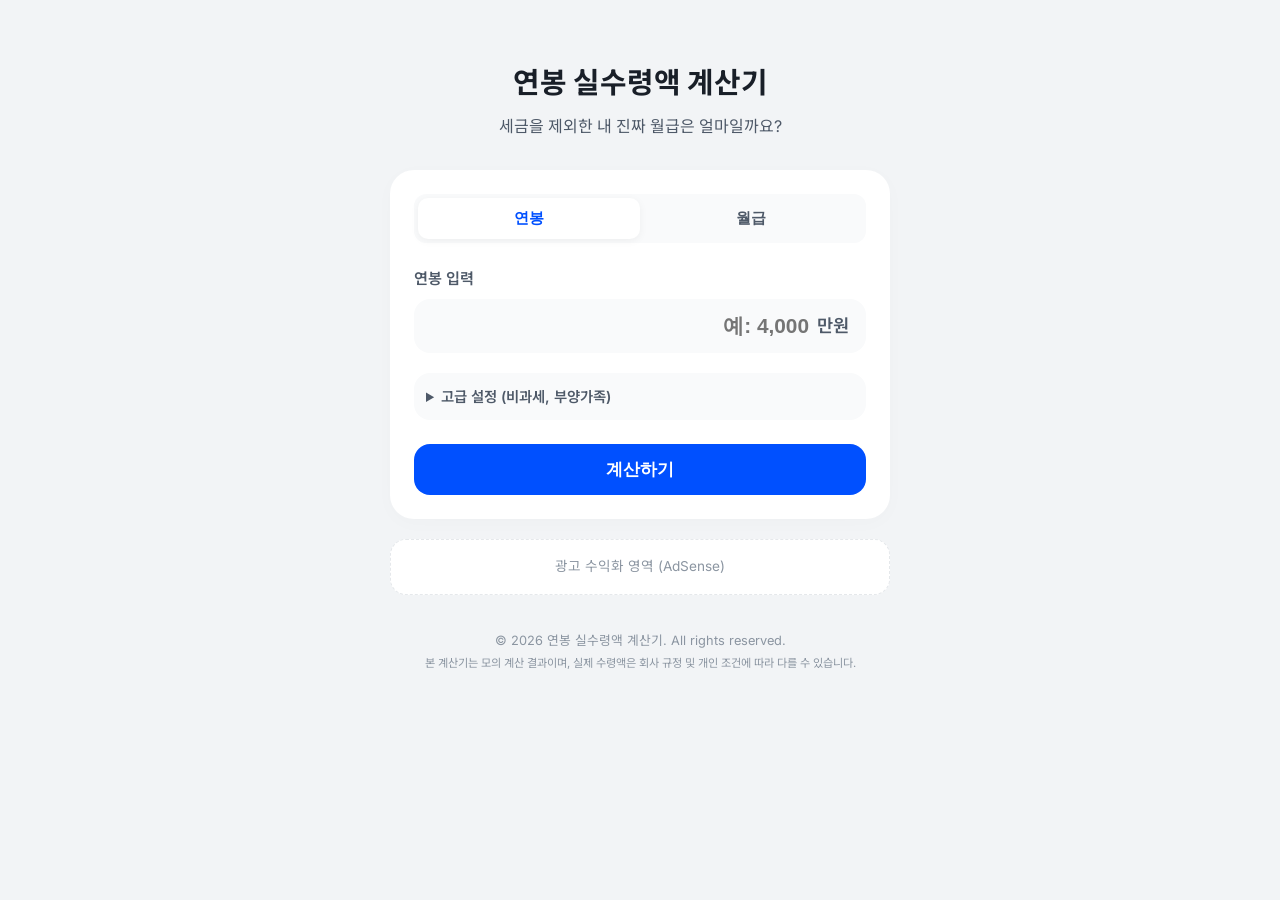
==== index.html @ 0757095f "Initial commit" ====
<!DOCTYPE html>
<html lang="ko">
<head>
    <meta charset="UTF-8">
    <meta name="viewport" content="width=device-width, initial-scale=1.0">
    <meta name="description" content="2026년 최신 연봉 실수령액 계산기. 국민연금, 건강보험, 소득세를 제외한 진짜 내 월급을 계산해 보세요. 토스 스타일의 깔끔한 세금 계산기.">
    <title>연봉 실수령액 계산기 | 2026년 최신 세금 계산</title>
    <link rel="stylesheet" href="style.css">
    <link rel="preconnect" href="https://fonts.googleapis.com">
    <link rel="preconnect" href="https://fonts.gstatic.com" crossorigin>
    <link href="https://fonts.googleapis.com/css2?family=Inter:wght@400;500;600;700&family=Noto+Sans+KR:wght@400;500;700&display=swap" rel="stylesheet">
</head>
<body>
    <div class="app-container">
        <header>
            <h1 id="main-title">연봉 실수령액 계산기</h1>
            <p class="subtitle">세금을 제외한 내 진짜 월급은 얼마일까요?</p>
        </header>

        <main>
            <section class="calculator-card">
                <div class="toggle-group">
                    <button id="calc-type-annual" class="toggle-btn active">연봉</button>
                    <button id="calc-type-monthly" class="toggle-btn">월급</button>
                </div>

                <div class="input-group">
                    <label for="salary-input" id="input-label">연봉 입력</label>
                    <div class="input-wrapper">
                        <input type="text" id="salary-input" placeholder="예: 4,000" autocomplete="off">
                        <span class="unit" id="input-unit">만원</span>
                    </div>
                </div>

                <div class="advanced-settings">
                    <details>
                        <summary>고급 설정 (비과세, 부양가족)</summary>
                        <div class="details-content">
                            <div class="input-group-sub">
                                <label for="non-taxable">비과세액 (월)</label>
                                <div class="input-wrapper-sub">
                                    <input type="text" id="non-taxable" value="20" autocomplete="off">
                                    <span class="unit">만원</span>
                                </div>
                            </div>
                            <div class="input-group-sub">
                                <label for="dependents">부양가족 수 (본인 포함)</label>
                                <div class="input-wrapper-sub">
                                    <input type="number" id="dependents" value="1" min="1" max="11">
                                    <span class="unit">명</span>
                                </div>
                            </div>
                            <div class="input-group-sub">
                                <label for="children">20세 이하 자녀 수</label>
                                <div class="input-wrapper-sub">
                                    <input type="number" id="children" value="0" min="0" max="10">
                                    <span class="unit">명</span>
                                </div>
                            </div>
                        </div>
                    </details>
                </div>

                <button id="calculate-btn" class="primary-btn">계산하기</button>
            </section>

            <section id="result-section" class="result-card hidden">
                <div class="result-header">
                    <h2>예상 월 실수령액</h2>
                    <div class="net-income-display">
                        <span id="net-income-value">0</span>
                        <span class="currency">원</span>
                    </div>
                </div>

                <div class="result-divider"></div>

                <div class="tax-breakdown">
                    <h3>월 공제액 요약</h3>
                    <div class="total-tax-display">
                        총 <span id="total-tax-value">0</span>원 공제
                    </div>

                    <div class="breakdown-list">
                        <div class="breakdown-item">
                            <span class="item-name"><span class="color-dot pension"></span>국민연금 (4.5%)</span>
                            <span class="item-value" id="pension-value">0원</span>
                        </div>
                        <div class="breakdown-item">
                            <span class="item-name"><span class="color-dot health"></span>건강보험 (3.545%)</span>
                            <span class="item-value" id="health-value">0원</span>
                        </div>
                        <div class="breakdown-item">
                            <span class="item-name"><span class="color-dot care"></span>장기요양 (12.95%)</span>
                            <span class="item-value" id="care-value">0원</span>
                        </div>
                        <div class="breakdown-item">
                            <span class="item-name"><span class="color-dot employment"></span>고용보험 (0.9%)</span>
                            <span class="item-value" id="employment-value">0원</span>
                        </div>
                        <div class="breakdown-item">
                            <span class="item-name"><span class="color-dot income"></span>소득세</span>
                            <span class="item-value" id="income-tax-value">0원</span>
                        </div>
                        <div class="breakdown-item">
                            <span class="item-name"><span class="color-dot local"></span>지방소득세 (10%)</span>
                            <span class="item-value" id="local-tax-value">0원</span>
                        </div>
                    </div>
                </div>

                <div class="chart-container">
                    <div class="chart-bar-track">
                        <div id="net-income-bar" class="chart-bar net-income-bar"></div>
                        <div id="tax-bar" class="chart-bar tax-bar"></div>
                    </div>
                    <div class="chart-labels">
                        <span>실수령액 <span id="net-percent">0</span>%</span>
                        <span>공제액 <span id="tax-percent">0</span>%</span>
                    </div>
                </div>
            </section>

            <div class="adsense-placeholder">
                <span>광고 수익화 영역 (AdSense)</span>
            </div>
        </main>

        <footer>
            <p>&copy; 2026 연봉 실수령액 계산기. All rights reserved.</p>
            <p class="footer-disclaimer">본 계산기는 모의 계산 결과이며, 실제 수령액은 회사 규정 및 개인 조건에 따라 다를 수 있습니다.</p>
        </footer>
    </div>
    <script src="app.js"></script>
</body>
</html>
---- style.css ----
:root {
    --bg-color: #f2f4f6;
    --card-bg: #ffffff;
    --primary-color: #0050FF;
    --primary-hover: #0040D0;
    --text-main: #191f28;
    --text-sub: #4e5968;
    --text-tip: #8b95a1;
    --border-color: #e5e8eb;
    --error-color: #f04452;
    
    --dot-pension: #ff5f2e;
    --dot-health: #3182f6;
    --dot-care: #60a5fa;
    --dot-employment: #22c55e;
    --dot-income: #a855f7;
    --dot-local: #ec4899;
}

* {
    box-sizing: border-box;
    margin: 0;
    padding: 0;
}

body {
    font-family: 'Inter', 'Noto Sans KR', sans-serif;
    background-color: var(--bg-color);
    color: var(--text-main);
    line-height: 1.6;
    display: flex;
    justify-content: center;
    min-height: 100vh;
    padding: 20px;
}

.app-container {
    width: 100%;
    max-width: 500px;
    margin-top: 40px;
}

header {
    text-align: center;
    margin-bottom: 30px;
}

#main-title {
    font-size: 1.8rem;
    font-weight: 700;
    color: var(--text-main);
    margin-bottom: 8px;
}

.subtitle {
    color: var(--text-sub);
    font-size: 1rem;
}

.calculator-card, .result-card {
    background-color: var(--card-bg);
    border-radius: 24px;
    padding: 24px;
    box-shadow: 0 4px 20px rgba(0, 0, 0, 0.02);
    margin-bottom: 20px;
}

.toggle-group {
    display: flex;
    background-color: #f9fafb;
    border-radius: 12px;
    padding: 4px;
    margin-bottom: 24px;
}

.toggle-btn {
    flex: 1;
    border: none;
    background: transparent;
    padding: 10px;
    font-size: 0.95rem;
    font-weight: 600;
    color: var(--text-sub);
    cursor: pointer;
    border-radius: 10px;
    transition: all 0.2s;
}

.toggle-btn.active {
    background-color: #ffffff;
    color: var(--primary-color);
    box-shadow: 0 2px 8px rgba(0, 0, 0, 0.05);
}

.input-group {
    margin-bottom: 20px;
}

.input-group label {
    display: block;
    font-size: 0.95rem;
    font-weight: 600;
    color: var(--text-sub);
    margin-bottom: 8px;
}

.input-wrapper {
    display: flex;
    align-items: center;
    background-color: #f9fafb;
    border-radius: 16px;
    padding: 12px 16px;
    border: 1px solid transparent;
    transition: border-color 0.2s;
}

.input-wrapper:focus-within {
    border-color: var(--primary-color);
}

.input-wrapper input {
    flex: 1;
    border: none;
    background: transparent;
    font-size: 1.3rem;
    font-weight: 700;
    color: var(--text-main);
    outline: none;
    text-align: right;
    width: 100%;
}

.input-wrapper .unit {
    font-size: 1.1rem;
    font-weight: 600;
    color: var(--text-sub);
    margin-left: 8px;
}

.advanced-settings {
    margin-bottom: 24px;
}

details {
    background-color: #f9fafb;
    border-radius: 16px;
    padding: 12px;
}

summary {
    font-size: 0.9rem;
    font-weight: 600;
    color: var(--text-sub);
    cursor: pointer;
    outline: none;
}

.details-content {
    margin-top: 12px;
    display: flex;
    flex-direction: column;
    gap: 12px;
}

.input-group-sub {
    display: flex;
    align-items: center;
    justify-content: space-between;
}

.input-group-sub label {
    font-size: 0.9rem;
    color: var(--text-sub);
}

.input-wrapper-sub {
    display: flex;
    align-items: center;
    background-color: #ffffff;
    border-radius: 10px;
    padding: 6px 10px;
    border: 1px solid var(--border-color);
    width: 100px;
}

.input-wrapper-sub input {
    width: 100%;
    border: none;
    font-size: 0.95rem;
    font-weight: 600;
    text-align: right;
    outline: none;
}

.input-wrapper-sub .unit {
    font-size: 0.85rem;
    color: var(--text-sub);
    margin-left: 4px;
}

.primary-btn {
    display: block;
    width: 100%;
    background-color: var(--primary-color);
    color: #ffffff;
    border: none;
    border-radius: 16px;
    padding: 14px;
    font-size: 1.05rem;
    font-weight: 700;
    cursor: pointer;
    transition: background-color 0.2s, transform 0.1s;
}

.primary-btn:hover {
    background-color: var(--primary-hover);
}

.primary-btn:active {
    transform: scale(0.98);
}

/* Result Card */
.result-card.hidden {
    display: none;
}

.result-header {
    text-align: center;
    margin-bottom: 16px;
}

.result-header h2 {
    font-size: 1rem;
    color: var(--text-sub);
    font-weight: 600;
    margin-bottom: 4px;
}

.net-income-display {
    font-size: 2.2rem;
    font-weight: 800;
    color: var(--primary-color);
}

.net-income-display .currency {
    font-size: 1.3rem;
    font-weight: 700;
    margin-left: 4px;
}

.result-divider {
    height: 1px;
    background-color: var(--border-color);
    margin: 16px 0;
}

.tax-breakdown h3 {
    font-size: 0.95rem;
    color: var(--text-main);
    margin-bottom: 8px;
}

.total-tax-display {
    font-size: 1.1rem;
    font-weight: 700;
    color: var(--text-main);
    margin-bottom: 16px;
}

.breakdown-list {
    display: flex;
    flex-direction: column;
    gap: 10px;
}

.breakdown-item {
    display: flex;
    justify-content: space-between;
    align-items: center;
    font-size: 0.9rem;
}

.item-name {
    display: flex;
    align-items: center;
    color: var(--text-sub);
}

.color-dot {
    width: 8px;
    height: 8px;
    border-radius: 50%;
    margin-right: 6px;
}

.color-dot.pension { background-color: var(--dot-pension); }
.color-dot.health { background-color: var(--dot-health); }
.color-dot.care { background-color: var(--dot-care); }
.color-dot.employment { background-color: var(--dot-employment); }
.color-dot.income { background-color: var(--dot-income); }
.color-dot.local { background-color: var(--dot-local); }

.item-value {
    font-weight: 600;
    color: var(--text-main);
}

/* Chart */
.chart-container {
    margin-top: 24px;
}

.chart-bar-track {
    display: flex;
    height: 16px;
    background-color: #f2f4f6;
    border-radius: 8px;
    overflow: hidden;
}

.chart-bar {
    height: 100%;
    transition: width 0.5s ease-out;
}

.net-income-bar {
    background-color: var(--primary-color);
}

.tax-bar {
    background-color: #e5e8eb;
}

.chart-labels {
    display: flex;
    justify-content: space-between;
    font-size: 0.8rem;
    color: var(--text-sub);
    font-weight: 600;
    margin-top: 6px;
}

/* Adsense Placeholder */
.adsense-placeholder {
    background-color: #ffffff;
    border-radius: 16px;
    padding: 16px;
    text-align: center;
    color: var(--text-tip);
    font-size: 0.85rem;
    border: 1px dashed var(--border-color);
    margin-bottom: 20px;
}

footer {
    text-align: center;
    padding: 16px 0;
    font-size: 0.8rem;
    color: var(--text-tip);
}

.footer-disclaimer {
    margin-top: 4px;
    font-size: 0.7rem;
}

@media (max-width: 480px) {
    .app-container {
        margin-top: 20px;
    }
}
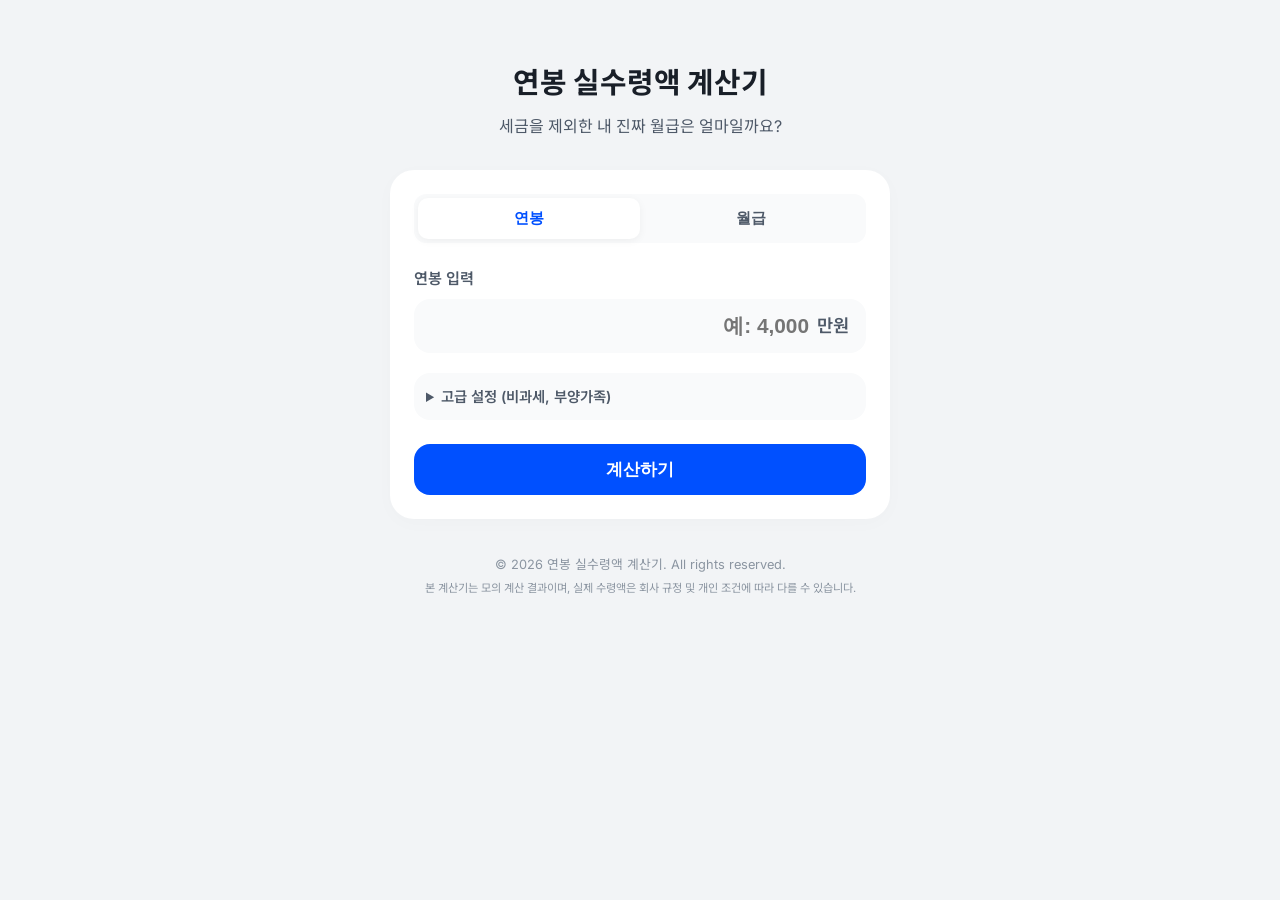
==== commit baf7a448: "Add Tenping ad code" ====
--- a/index.html
+++ b/index.html
@@ -121,8 +121,9 @@
                 </div>
             </section>
 
-            <div class="adsense-placeholder">
-                <span>광고 수익화 영역 (AdSense)</span>
+            <div class="tenping-ad-container" style="margin-bottom: 20px;">
+                <tenping class="adsbytenping" style="width:100%;max-width:768px;margin:0px auto;display:block;" tenping-ad-display-type="1LawCE8FqKOhetXZhMopsQ%3d%3d" tenping-ad-client="tq2AgbuKDjVexGYt8c9cpK5LSA5PL6Xnq3xVtMiGgeTtPGYucnAKoemsC0Hl1RQo"></tenping>
+                <script async src="//ads.tenping.kr/scripts/adsbytenping.min.js"></script>
             </div>
         </main>
 
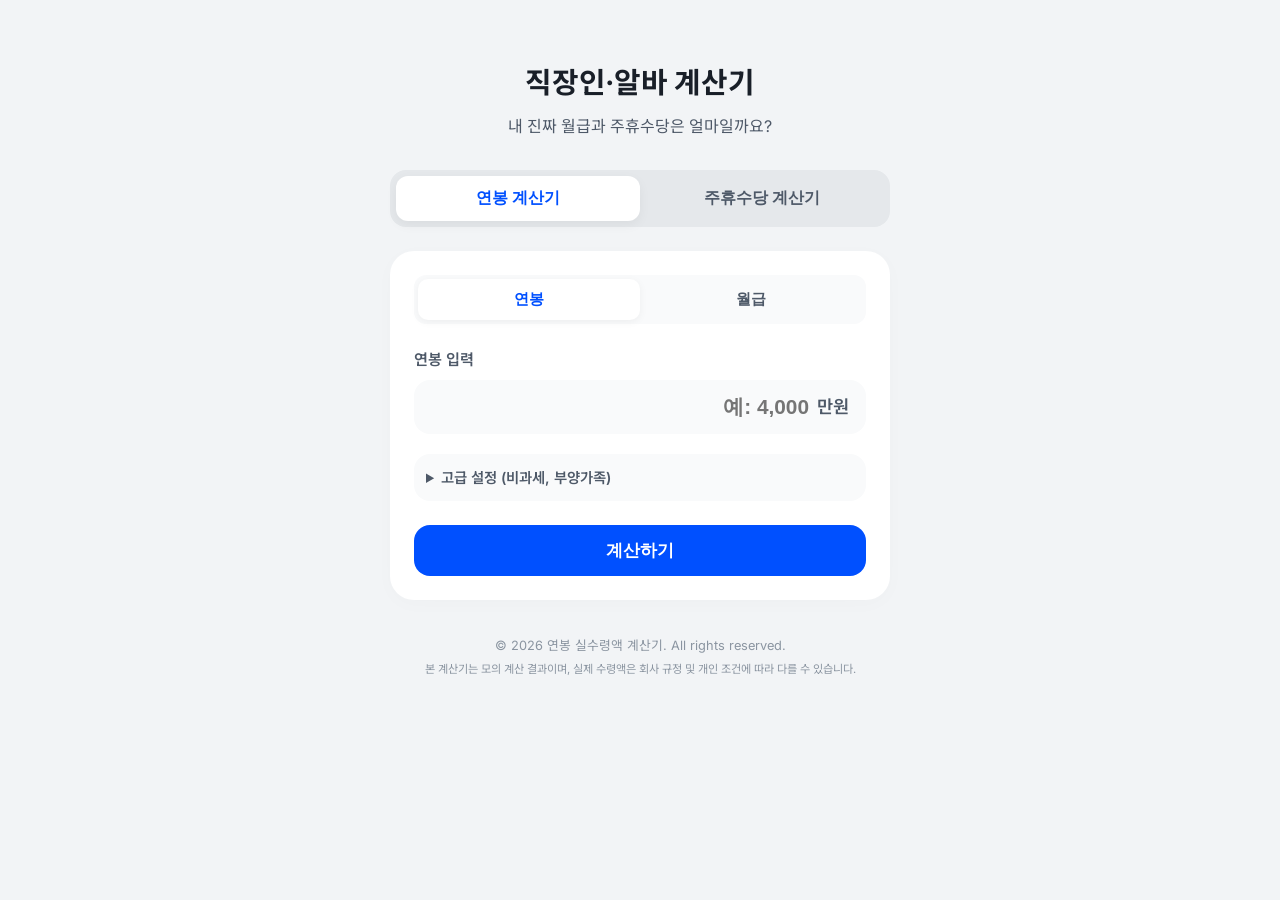
==== commit 26efdd3e: "feat: 주휴수당 계산기 추가 및 UI 개선" ====
--- a/index.html
+++ b/index.html
@@ -13,11 +13,18 @@
 <body>
     <div class="app-container">
         <header>
-            <h1 id="main-title">연봉 실수령액 계산기</h1>
-            <p class="subtitle">세금을 제외한 내 진짜 월급은 얼마일까요?</p>
+            <h1 id="main-title">직장인·알바 계산기</h1>
+            <p class="subtitle">내 진짜 월급과 주휴수당은 얼마일까요?</p>
         </header>
 
+        <nav class="main-tabs">
+            <button class="main-tab-btn active" data-target="salary-calc">연봉 계산기</button>
+            <button class="main-tab-btn" data-target="holiday-calc">주휴수당 계산기</button>
+        </nav>
+
         <main>
+            <!-- 연봉 계산기 섹션 -->
+            <div id="salary-calc" class="calc-section active">
             <section class="calculator-card">
                 <div class="toggle-group">
                     <button id="calc-type-annual" class="toggle-btn active">연봉</button>
@@ -120,6 +127,79 @@
                     </div>
                 </div>
             </section>
+            </div>
+
+            <!-- 주휴수당 계산기 섹션 -->
+            <div id="holiday-calc" class="calc-section">
+                <section class="calculator-card">
+                    <div class="input-group">
+                        <label for="hourly-wage">시급 입력</label>
+                        <div class="input-wrapper">
+                            <input type="text" id="hourly-wage" value="9,860" autocomplete="off">
+                            <span class="unit">원</span>
+                        </div>
+                        <div class="helper-text">2024년 최저시급: 9,860원</div>
+                    </div>
+
+                    <div class="input-group">
+                        <label for="weekly-hours">1주 근무시간</label>
+                        <div class="input-wrapper">
+                            <input type="number" id="weekly-hours" placeholder="예: 15" min="1" max="168" autocomplete="off">
+                            <span class="unit">시간</span>
+                        </div>
+                        <div class="helper-text">15시간 이상 근무 시 주휴수당 발생 (최대 40시간 인정)</div>
+                    </div>
+
+                    <button id="calculate-holiday-btn" class="primary-btn">주급/월급 계산하기</button>
+                </section>
+
+                <section id="holiday-result-section" class="result-card hidden">
+                    <div class="result-header">
+                        <h2>예상 주급 (주휴수당 포함)</h2>
+                        <div class="net-income-display">
+                            <span id="weekly-total-value">0</span>
+                            <span class="currency">원</span>
+                        </div>
+                    </div>
+
+                    <div class="result-divider"></div>
+
+                    <div class="tax-breakdown">
+                        <h3>급여 상세 요약</h3>
+                        <div class="breakdown-list">
+                            <div class="breakdown-item">
+                                <span class="item-name">기본급 (시급 × 근무시간)</span>
+                                <span class="item-value" id="base-pay-value">0원</span>
+                            </div>
+                            <div class="breakdown-item">
+                                <span class="item-name" style="color:var(--primary-color); font-weight:700;">+ 주휴수당</span>
+                                <span class="item-value" id="holiday-pay-value" style="color:var(--primary-color);">0원</span>
+                            </div>
+                        </div>
+                    </div>
+
+                    <div class="chart-container">
+                        <div class="chart-bar-track">
+                            <div id="base-pay-bar" class="chart-bar tax-bar" style="background-color: var(--border-color);"></div>
+                            <div id="holiday-pay-bar" class="chart-bar net-income-bar"></div>
+                        </div>
+                        <div class="chart-labels">
+                            <span style="color:var(--text-sub);">기본급 <span id="base-percent">0</span>%</span>
+                            <span style="color:var(--primary-color);">주휴수당 <span id="holiday-percent">0</span>%</span>
+                        </div>
+                    </div>
+                    
+                    <div class="result-divider"></div>
+                    
+                    <div class="result-header" style="margin-top:20px;">
+                        <h2 style="font-size: 0.95rem; color:var(--text-sub);">예상 월급 (주급 × 4.345주)</h2>
+                        <div class="net-income-display" style="font-size: 1.6rem;">
+                            <span id="monthly-total-value">0</span>
+                            <span class="currency">원</span>
+                        </div>
+                    </div>
+                </section>
+            </div>
 
             <div class="tenping-ad-container" style="margin-bottom: 20px;">
                 <tenping class="adsbytenping" style="width:100%;max-width:768px;margin:0px auto;display:block;" tenping-ad-display-type="1LawCE8FqKOhetXZhMopsQ%3d%3d" tenping-ad-client="tq2AgbuKDjVexGYt8c9cpK5LSA5PL6Xnq3xVtMiGgeTtPGYucnAKoemsC0Hl1RQo"></tenping>
--- a/style.css
+++ b/style.css
@@ -370,3 +370,52 @@
         margin-top: 20px;
     }
 }
+
+/* Main Tabs Navigation */
+.main-tabs {
+    display: flex;
+    background-color: #e5e8eb;
+    border-radius: 16px;
+    padding: 6px;
+    margin-bottom: 24px;
+}
+
+.main-tab-btn {
+    flex: 1;
+    border: none;
+    background: transparent;
+    padding: 12px;
+    font-size: 1rem;
+    font-weight: 700;
+    color: var(--text-sub);
+    cursor: pointer;
+    border-radius: 12px;
+    transition: all 0.2s;
+}
+
+.main-tab-btn.active {
+    background-color: #ffffff;
+    color: var(--primary-color);
+    box-shadow: 0 4px 12px rgba(0, 0, 0, 0.05);
+}
+
+.calc-section {
+    display: none;
+    animation: fadeIn 0.3s ease;
+}
+
+.calc-section.active {
+    display: block;
+}
+
+@keyframes fadeIn {
+    from { opacity: 0; transform: translateY(10px); }
+    to { opacity: 1; transform: translateY(0); }
+}
+
+.helper-text {
+    font-size: 0.8rem;
+    color: var(--text-tip);
+    margin-top: 8px;
+    margin-left: 4px;
+}
